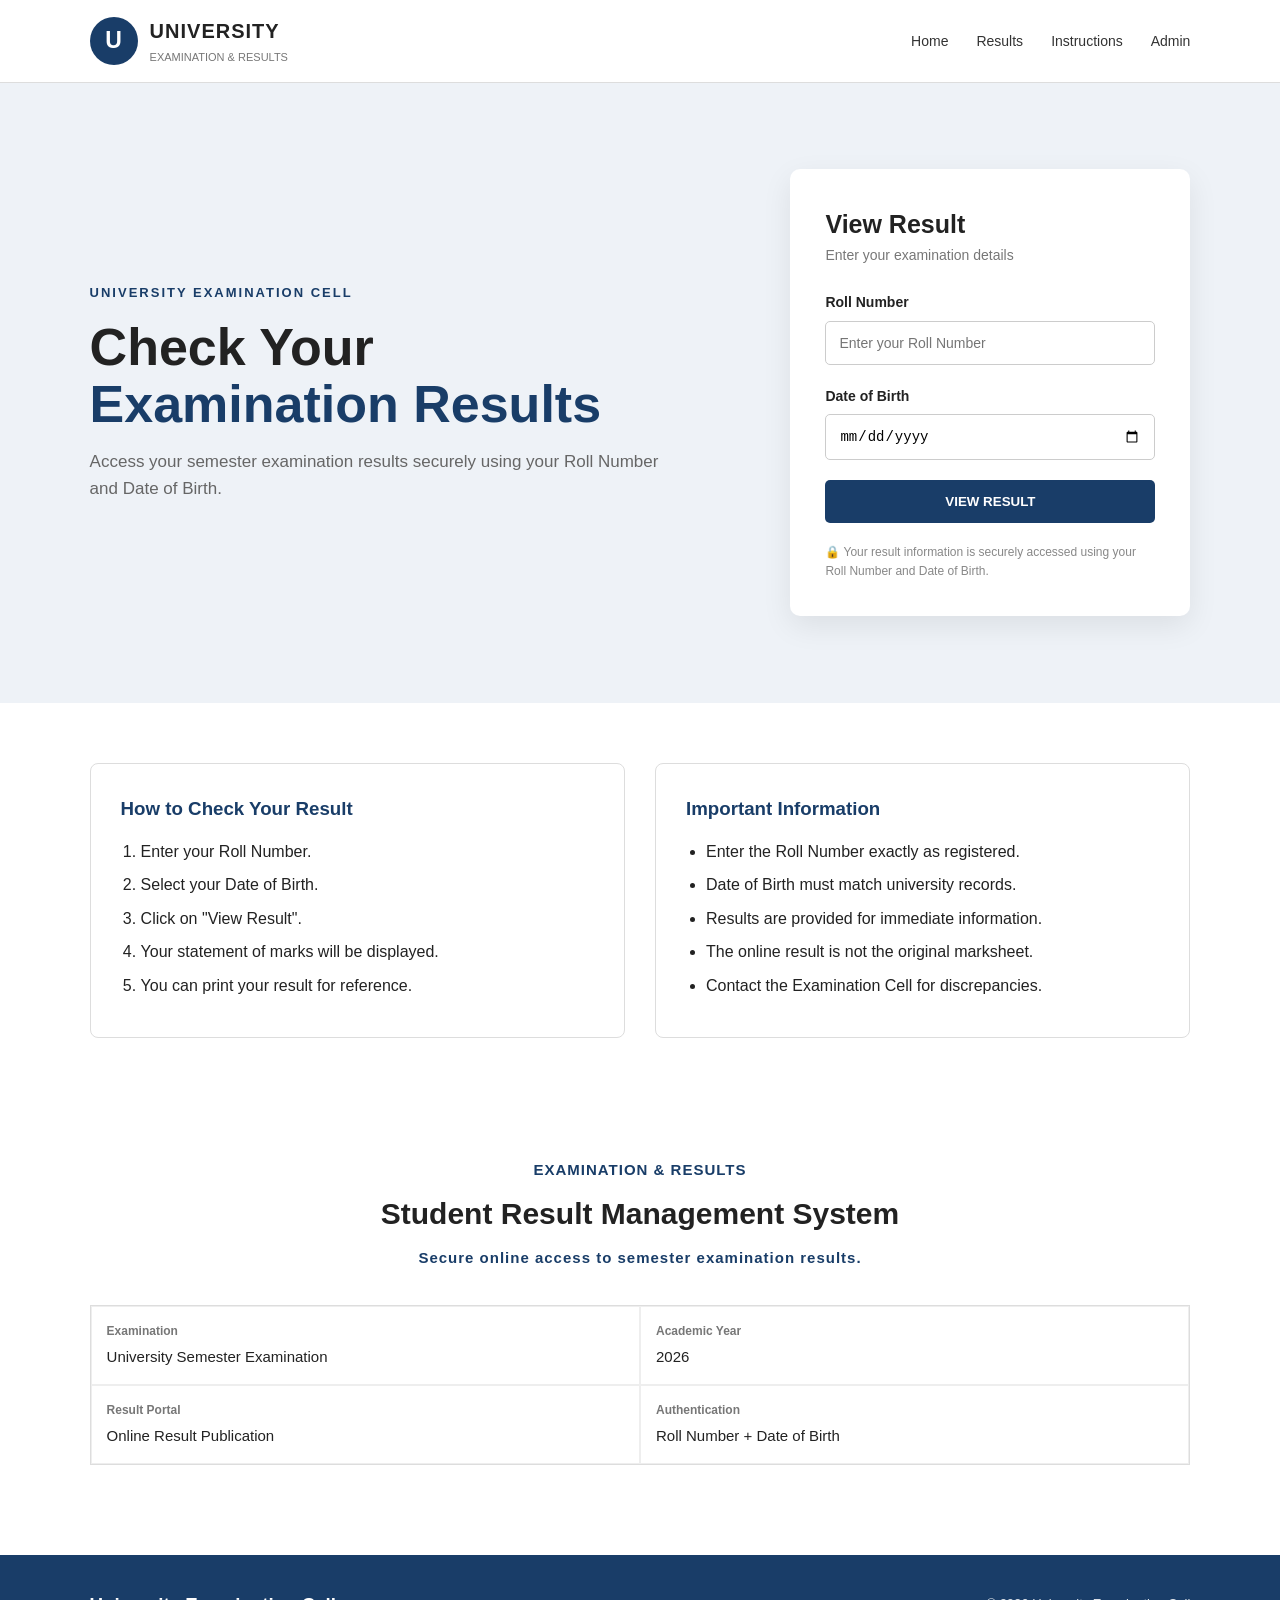
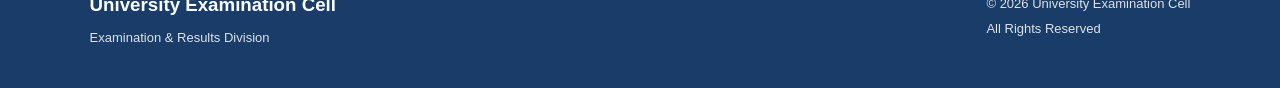
==== index.html @ 7f63dd0e "Add files via upload" ====
<!DOCTYPE html>
<html lang="en">

<head>
    <meta charset="UTF-8">

    <meta name="viewport"
          content="width=device-width, initial-scale=1.0">

    <title>University Examination & Results</title>

    <link rel="stylesheet" href="style.css">
</head>


<body>


    <!-- =====================================================
         HEADER
    ====================================================== -->

    <header class="header">

        <div class="logo-section">

            <div class="logo">
                U
            </div>

            <div>

                <h1>UNIVERSITY</h1>

                <p>
                    EXAMINATION & RESULTS
                </p>

            </div>

        </div>


        <nav class="navigation">

            <a href="#home">
                Home
            </a>

            <a href="#results">
                Results
            </a>

            <a href="#instructions">
                Instructions
            </a>

            <a href="admin.html">
                Admin
            </a>

        </nav>

    </header>



    <!-- =====================================================
         HOME / HERO
    ====================================================== -->

    <main>


        <section class="hero"
                 id="home">


            <!-- LEFT CONTENT -->

            <div class="hero-content">

                <p class="small-title">
                    UNIVERSITY EXAMINATION CELL
                </p>


                <h2>

                    Check Your
                    <span>
                        Examination Results
                    </span>

                </h2>


                <p class="description">

                    Access your semester examination
                    results securely using your
                    Roll Number and Date of Birth.

                </p>

            </div>



            <!-- RESULT SEARCH CARD -->

            <div class="result-card"
                 id="results">


                <div class="card-header">

                    <h3>
                        View Result
                    </h3>

                    <p>
                        Enter your examination details
                    </p>

                </div>


                <!-- ERROR MESSAGE -->

                <p id="errorMessage"
                   class="error-message">
                </p>



                <!-- ROLL NUMBER -->

                <div class="input-group">

                    <label for="rollNumber">

                        Roll Number

                    </label>


                    <input
                        type="text"
                        id="rollNumber"
                        placeholder="Enter your Roll Number"
                        autocomplete="off"
                    >

                </div>



                <!-- DATE OF BIRTH -->

                <div class="input-group">

                    <label for="dob">

                        Date of Birth

                    </label>


                    <input
                        type="date"
                        id="dob"
                    >

                </div>



                <!-- VIEW RESULT BUTTON -->

                <button
                    type="button"
                    class="result-button"
                    id="viewResultButton"
                >

                    VIEW RESULT

                </button>



                <p class="security-text">

                    🔒 Your result information is
                    securely accessed using your
                    Roll Number and Date of Birth.

                </p>


            </div>

        </section>



        <!-- =================================================
             INFORMATION
        ================================================== -->

        <section class="information"
                 id="instructions">


            <!-- HOW TO CHECK -->

            <div class="info-box">

                <h3>
                    How to Check Your Result
                </h3>


                <ol>

                    <li>
                        Enter your Roll Number.
                    </li>

                    <li>
                        Select your Date of Birth.
                    </li>

                    <li>
                        Click on "View Result".
                    </li>

                    <li>
                        Your statement of marks
                        will be displayed.
                    </li>

                    <li>
                        You can print your result
                        for reference.
                    </li>

                </ol>

            </div>



            <!-- IMPORTANT INFORMATION -->

            <div class="info-box">

                <h3>
                    Important Information
                </h3>


                <ul>

                    <li>
                        Enter the Roll Number
                        exactly as registered.
                    </li>

                    <li>
                        Date of Birth must match
                        university records.
                    </li>

                    <li>
                        Results are provided for
                        immediate information.
                    </li>

                    <li>
                        The online result is not
                        the original marksheet.
                    </li>

                    <li>
                        Contact the Examination Cell
                        for discrepancies.
                    </li>

                </ul>

            </div>


        </section>



        <!-- =================================================
             RESULT INFORMATION
        ================================================== -->

        <section class="result-section">


            <div class="result-heading">

                <p class="small-title">
                    EXAMINATION & RESULTS
                </p>


                <h2>
                    Student Result Management System
                </h2>


                <p>
                    Secure online access to semester
                    examination results.
                </p>

            </div>



            <div class="student-details">


                <div>

                    <strong>
                        Examination
                    </strong>

                    <span>
                        University Semester Examination
                    </span>

                </div>


                <div>

                    <strong>
                        Academic Year
                    </strong>

                    <span>
                        2026
                    </span>

                </div>


                <div>

                    <strong>
                        Result Portal
                    </strong>

                    <span>
                        Online Result Publication
                    </span>

                </div>


                <div>

                    <strong>
                        Authentication
                    </strong>

                    <span>
                        Roll Number + Date of Birth
                    </span>

                </div>


            </div>


        </section>


    </main>



    <!-- =====================================================
         FOOTER
    ====================================================== -->

    <footer>


        <div>

            <h3>
                University Examination Cell
            </h3>

            <p>
                Examination & Results Division
            </p>

        </div>


        <div>

            <p>
                © 2026 University Examination Cell
            </p>

            <p>
                All Rights Reserved
            </p>

        </div>


    </footer>



    <!-- =====================================================
         JAVASCRIPT
    ====================================================== -->

    <script src="script.js"></script>


    <!-- =====================================================
         PUBLIC RESULT SEARCH
    ====================================================== -->

    <script>

        const viewResultButton =
            document.getElementById(
                "viewResultButton"
            );


        if (viewResultButton) {

            viewResultButton.addEventListener(
                "click",
                function () {


                    const rollNumber =
                        document
                            .getElementById(
                                "rollNumber"
                            )
                            .value
                            .trim();


                    const dob =
                        document
                            .getElementById(
                                "dob"
                            )
                            .value;


                    const errorMessage =
                        document
                            .getElementById(
                                "errorMessage"
                            );


                    errorMessage.textContent = "";


                    if (
                        rollNumber === "" ||
                        dob === ""
                    ) {

                        errorMessage.textContent =
                            "Please enter Roll Number and Date of Birth.";

                        return;

                    }


                    /*
                       Get students saved by
                       the Admin Portal.
                    */

                    const students =
                        JSON.parse(
                            localStorage.getItem(
                                "students"
                            )
                        ) || [];


                    /*
                       Find matching student.
                    */

                    const student =
                        students.find(
                            function (student) {

                                return (

                                    String(
                                        student.rollNumber
                                    )
                                    .toLowerCase()
                                    ===
                                    rollNumber.toLowerCase()

                                    &&

                                    student.dob === dob

                                );

                            }
                        );


                    /*
                       Student not found.
                    */

                    if (!student) {

                        errorMessage.textContent =
                            "Invalid Roll Number or Date of Birth.";

                        return;

                    }


                    /*
                       Store selected student
                       for result.html
                    */

                    localStorage.setItem(

                        "selectedStudent",

                        JSON.stringify(student)

                    );


                    /*
                       Open result page.
                    */

                    window.location.href =
                        "result.html";

                }
            );

        }

    </script>


</body>

</html>
---- style.css ----
/* =====================================================
   GENERAL
===================================================== */

* {
    margin: 0;
    padding: 0;
    box-sizing: border-box;
}

html {
    scroll-behavior: smooth;
}

body {
    font-family: Arial, Helvetica, sans-serif;
    background: #f4f6f9;
    color: #222;
    line-height: 1.6;
}

.hidden {
    display: none !important;
}


/* =====================================================
   HEADER
===================================================== */

.header,
.result-header {
    min-height: 80px;
    background: white;
    padding: 15px 7%;

    display: flex;
    justify-content: space-between;
    align-items: center;

    border-bottom: 1px solid #ddd;
}

.logo-section {
    display: flex;
    align-items: center;
    gap: 12px;
}

.logo,
.logo-circle {
    width: 48px;
    height: 48px;

    background: #193d68;
    color: white;

    border-radius: 50%;

    display: flex;
    justify-content: center;
    align-items: center;

    font-size: 23px;
    font-weight: bold;
}

.logo-section h1,
.logo-section h2 {
    margin: 0;
    font-size: 20px;
    letter-spacing: 1px;
}

.logo-section p {
    margin: 2px 0 0;
    font-size: 11px;
    color: #777;
}


/* =====================================================
   NAVIGATION
===================================================== */

.navigation,
.result-header nav {
    display: flex;
    gap: 28px;
    align-items: center;
}

.navigation a,
.result-header nav a {
    text-decoration: none;
    color: #333;
    font-size: 14px;
    font-weight: 500;
}

.navigation a:hover,
.result-header nav a:hover {
    color: #193d68;
}


/* =====================================================
   HERO / HOME
===================================================== */

.hero {
    min-height: 620px;

    padding: 80px 7%;

    display: flex;
    justify-content: space-between;
    align-items: center;

    gap: 60px;

    background: #eef2f7;
}

.hero-content {
    max-width: 570px;
}

.small-title {
    color: #193d68;
    font-weight: bold;
    font-size: 13px;
    letter-spacing: 2px;
}

.hero-content h2 {
    font-size: 52px;
    line-height: 1.1;
    margin: 15px 0;
}

.hero-content h2 span {
    color: #193d68;
}

.description {
    color: #666;
    font-size: 17px;
}


/* =====================================================
   RESULT SEARCH CARD
===================================================== */

.result-card {
    background: white;
    width: 400px;
    max-width: 100%;

    padding: 35px;

    border-radius: 10px;

    box-shadow: 0 10px 30px rgba(0, 0, 0, 0.08);
}

.card-header {
    margin-bottom: 25px;
}

.card-header h3 {
    font-size: 25px;
}

.card-header p {
    color: #777;
    font-size: 14px;
}


/* =====================================================
   INPUTS
===================================================== */

.input-group {
    margin-bottom: 20px;
}

.input-group label {
    display: block;
    margin-bottom: 7px;

    font-size: 14px;
    font-weight: bold;
}

.input-group input,
.input-group select,
.admin-form-grid input,
.admin-form-grid select {
    width: 100%;

    padding: 13px;

    border: 1px solid #ccc;
    border-radius: 5px;

    font-size: 14px;

    background: white;
}

.input-group input:focus,
.input-group select:focus,
.admin-form-grid input:focus,
.admin-form-grid select:focus {
    outline: none;
    border-color: #193d68;
}


/* =====================================================
   BUTTONS
===================================================== */

.result-button,
.save-button,
.logout-button,
.result-actions button,
.result-buttons button,
.add-subject-button {
    border: none;
    border-radius: 5px;

    background: #193d68;
    color: white;

    font-weight: bold;
    cursor: pointer;
}

.result-button {
    width: 100%;
    padding: 14px;
}

.result-button:hover,
.save-button:hover,
.logout-button:hover,
.result-actions button:hover,
.result-buttons button:hover,
.add-subject-button:hover {
    background: #102e52;
}

.security-text {
    margin-top: 20px;
    font-size: 12px;
    color: #888;
}

.error-message {
    color: #c62828;
    font-size: 13px;
    margin-bottom: 10px;
}


/* =====================================================
   INFORMATION
===================================================== */

.information {
    padding: 60px 7%;

    display: grid;
    grid-template-columns: 1fr 1fr;

    gap: 30px;

    background: white;
}

.info-box {
    padding: 30px;

    border: 1px solid #ddd;
    border-radius: 8px;

    background: white;
}

.info-box h3 {
    margin-bottom: 15px;
    color: #193d68;
}

.info-box li {
    margin-bottom: 8px;
    margin-left: 20px;
}


/* =====================================================
   HOME RESULT SECTION
===================================================== */

.result-section {
    padding: 60px 7%;
    background: white;
}

.result-section .result-heading {
    text-align: center;
    margin-bottom: 35px;
}

.result-section .result-heading h2 {
    margin: 8px 0;
    font-size: 30px;
}

.student-details {
    display: grid;
    grid-template-columns: repeat(2, 1fr);

    border: 1px solid #ddd;

    margin-bottom: 30px;
}

.student-details div {
    padding: 15px;
    border: 1px solid #eee;
}

.student-details strong,
.student-details span {
    display: block;
}

.student-details strong {
    font-size: 12px;
    color: #777;
}

.student-details span {
    font-size: 15px;
    margin-top: 4px;
}


/* =====================================================
   GENERAL TABLE
===================================================== */

.table-container {
    overflow-x: auto;
}

table {
    width: 100%;
    border-collapse: collapse;
}

th,
td {
    padding: 14px;
    border: 1px solid #ddd;
    text-align: left;
}

th {
    background: #193d68;
    color: white;
}


/* =====================================================
   ADMIN LOGIN
===================================================== */

.admin-login-section {
    min-height: 650px;

    padding: 80px 7%;

    display: flex;
    justify-content: center;
    align-items: center;

    background: #eef2f7;
}

.admin-login-card {
    width: 430px;
    max-width: 100%;

    background: white;

    padding: 40px;

    border-radius: 10px;

    box-shadow: 0 10px 30px rgba(0, 0, 0, 0.08);
}

.admin-login-card h2 {
    margin: 10px 0;
}

.admin-login-card > p {
    color: #777;
    margin-bottom: 25px;
}


/* =====================================================
   ADMIN DASHBOARD
===================================================== */

.admin-dashboard {
    padding: 60px 7%;
    background: #f4f6f9;
    min-height: 700px;
}

.dashboard-header {
    display: flex;
    justify-content: space-between;
    align-items: center;

    margin-bottom: 30px;
}

.dashboard-header h2 {
    margin-top: 5px;
}

.logout-button {
    padding: 12px 20px;
}


/* =====================================================
   STATISTICS
===================================================== */

.statistics {
    display: grid;

    grid-template-columns: repeat(4, 1fr);

    gap: 20px;

    margin-bottom: 30px;
}

.stat-card {
    background: white;

    padding: 25px;

    border: 1px solid #ddd;
    border-radius: 8px;
}

.stat-card span {
    display: block;

    color: #777;

    font-size: 13px;
}

.stat-card strong {
    display: block;

    margin-top: 8px;

    font-size: 30px;

    color: #193d68;
}


/* =====================================================
   ADMIN PANEL
===================================================== */

.admin-panel {
    background: white;

    padding: 30px;

    margin-bottom: 30px;

    border: 1px solid #ddd;

    border-radius: 8px;
}

.panel-title {
    display: flex;

    justify-content: space-between;
    align-items: center;

    gap: 20px;

    margin-bottom: 25px;
}

.panel-title h2 {
    margin-top: 5px;
}

.panel-title button {
    padding: 8px 15px;

    border: 1px solid #ccc;

    background: white;

    cursor: pointer;
}

.panel-title input {
    padding: 10px;

    width: 280px;

    border: 1px solid #ccc;

    border-radius: 5px;
}


/* =====================================================
   ADMIN FORM
===================================================== */

.admin-form-grid {
    display: grid;

    grid-template-columns: repeat(2, 1fr);

    gap: 20px;
}

.subject-title {
    margin: 30px 0 15px;

    color: #193d68;
}


/* =====================================================
   SUBJECT ROW
===================================================== */

.subject-row {
    display: grid;

    grid-template-columns:
        1fr
        2fr
        1fr
        1fr
        1fr;

    gap: 10px;

    margin-bottom: 12px;
}

.subject-row input {
    width: 100%;

    padding: 12px;

    border: 1px solid #ccc;

    border-radius: 5px;

    font-size: 13px;
}

.subject-row input:focus {
    outline: none;
    border-color: #193d68;
}

.add-subject-button {
    padding: 11px 18px;

    margin-top: 5px;
}

.save-button {
    padding: 13px 30px;

    margin-top: 20px;
}


/* =====================================================
   ADMIN ACTION BUTTONS
===================================================== */

.edit-button,
.delete-button {
    padding: 7px 12px;

    border: none;

    border-radius: 4px;

    color: white;

    cursor: pointer;
}

.edit-button {
    background: #555;
}

.delete-button {
    background: #c62828;
}

.edit-button:hover {
    background: #333;
}

.delete-button:hover {
    background: #a51f1f;
}


/* =====================================================
   ADMIN NOTE
===================================================== */

.admin-note {
    margin-top: 20px;

    padding: 12px;

    background: #f4f6f9;

    color: #777;

    font-size: 12px;

    text-align: center;

    border-radius: 5px;
}


/* =====================================================
   RESULT PAGE HEADER
===================================================== */

.result-header {
    height: 90px;
}

.result-header nav {
    display: flex;
}


/* =====================================================
   RESULT PAGE
===================================================== */

.result-page {
    background: #f4f7fa;

    padding: 50px 7%;

    min-height: 700px;
}

.result-heading {
    text-align: center;

    margin-bottom: 40px;
}

.result-heading p {
    margin: 0;

    letter-spacing: 1px;

    font-size: 15px;

    color: #193d68;

    font-weight: bold;
}

.result-heading h1 {
    margin: 12px 0;

    font-size: 36px;

    color: #17202a;
}

.result-heading h3 {
    margin: 0;

    font-weight: normal;

    font-size: 18px;

    color: #555;
}


/* =====================================================
   STUDENT INFORMATION
===================================================== */

.student-information {
    background: white;

    display: grid;

    grid-template-columns: 1fr 1fr;

    border: 1px solid #ddd;

    margin-bottom: 32px;

    border-radius: 5px;

    overflow: hidden;
}

.student-detail {
    padding: 20px;

    border-bottom: 1px solid #ddd;
}

.student-detail:nth-child(odd) {
    border-right: 1px solid #ddd;
}

.student-detail span {
    display: block;

    font-size: 13px;

    font-weight: bold;

    color: #68727d;

    margin-bottom: 8px;
}

.student-detail strong {
    font-size: 17px;

    color: #222;
}


/* =====================================================
   MARKS TABLE
===================================================== */

.marks-section {
    overflow-x: auto;
}

.marks-table {
    width: 100%;

    min-width: 850px;

    border-collapse: collapse;

    background: white;

    font-size: 14px;
}

.marks-table th {
    background: #193d68;

    color: white;

    padding: 16px 10px;

    text-align: center;

    font-size: 13px;
}

.marks-table td {
    padding: 14px 10px;

    border: 1px solid #ddd;

    background: white;

    text-align: center;
}

.marks-table td:nth-child(3) {
    text-align: left;
}

.marks-table tbody tr:hover td {
    background: #f8fafc;
}


/* =====================================================
   RESULT SUMMARY
===================================================== */

.result-summary {
    margin-top: 32px;

    background: white;

    display: grid;

    grid-template-columns: repeat(4, 1fr);

    border: 1px solid #ddd;

    border-radius: 5px;

    overflow: hidden;
}

.result-summary div {
    text-align: center;

    padding: 25px 15px;

    border-right: 1px solid #ddd;
}

.result-summary div:last-child {
    border-right: none;
}

.result-summary span {
    display: block;

    font-weight: bold;

    color: #68727d;

    margin-bottom: 10px;
}

.result-summary strong {
    font-size: 22px;

    color: #17202a;
}


/* =====================================================
   RESULT BUTTONS
===================================================== */

.result-buttons {
    text-align: center;

    margin: 35px 0;
}

.result-buttons button {
    padding: 14px 28px;

    margin: 0 6px;

    font-size: 14px;

    border-radius: 4px;
}


/* =====================================================
   DISCLAIMER
===================================================== */

.disclaimer {
    background: white;

    border: 1px solid #eee;

    padding: 18px;

    color: #68727d;

    font-size: 14px;

    border-radius: 4px;
}


/* =====================================================
   FOOTER
===================================================== */

footer {
    padding: 35px 7%;

    background: #193d68;

    color: white;

    display: flex;

    justify-content: space-between;
}

footer h3 {
    margin-bottom: 8px;
}

footer p {
    font-size: 13px;

    opacity: 0.85;

    margin: 4px 0;
}


/* =====================================================
   PRINT RESULT
===================================================== */

@media print {

    @page {
        size: A4;
        margin: 12mm;
    }

    html,
    body {
        background: white !important;
        width: 100%;
        margin: 0;
        padding: 0;
    }

    /* Hide navigation and buttons */

    .result-header nav,
    .result-buttons,
    footer,
    .disclaimer {
        display: none !important;
    }

    /* Keep result header */

    .result-header {
        display: flex !important;

        height: auto;

        padding: 10px 0;

        background: white !important;

        border-bottom: 1px solid #999;
    }

    .logo-circle {
        print-color-adjust: exact;
        -webkit-print-color-adjust: exact;
    }

    /* Result page */

    .result-page {
        display: block !important;

        background: white !important;

        padding: 20px 0 !important;

        min-height: 0 !important;
    }

    .result-heading {
        margin-bottom: 20px;
    }

    .result-heading h1 {
        font-size: 28px;
    }

    .result-heading h3 {
        font-size: 15px;
    }

    /* Student information */

    .student-information {
        display: grid !important;

        grid-template-columns: 1fr 1fr !important;

        background: white !important;

        margin-bottom: 20px;

        page-break-inside: avoid;
    }

    .student-detail {
        padding: 12px;
    }

    .student-detail span {
        font-size: 11px;
    }

    .student-detail strong {
        font-size: 14px;
    }

    /* Marks */

    .marks-section {
        overflow: visible !important;
    }

    .marks-table {
        width: 100% !important;

        min-width: 0 !important;

        font-size: 10px;

        page-break-inside: avoid;
    }

    .marks-table th {
        padding: 8px 5px;

        background: #193d68 !important;

        color: white !important;

        -webkit-print-color-adjust: exact;

        print-color-adjust: exact;
    }

    .marks-table td {
        padding: 8px 5px;
    }

    /* Summary */

    .result-summary {
        display: grid !important;

        grid-template-columns: repeat(4, 1fr) !important;

        margin-top: 20px;

        page-break-inside: avoid;
    }

    .result-summary div {
        padding: 12px 5px;
    }

    .result-summary span {
        font-size: 10px;
    }

    .result-summary strong {
        font-size: 15px;
    }

}


/* =====================================================
   MOBILE
===================================================== */

@media (max-width: 800px) {

    .header,
    .result-header {
        flex-direction: column;

        gap: 15px;

        padding: 15px 5%;
    }

    .navigation,
    .result-header nav {
        gap: 12px;

        flex-wrap: wrap;

        justify-content: center;
    }

    .hero {
        flex-direction: column;

        padding: 50px 5%;
    }

    .hero-content h2 {
        font-size: 38px;
    }

    .result-card {
        width: 100%;
    }

    .information {
        grid-template-columns: 1fr;
    }

    .admin-form-grid {
        grid-template-columns: 1fr;
    }

    .subject-row {
        grid-template-columns: 1fr;
    }

    .statistics {
        grid-template-columns: 1fr 1fr;
    }

    .panel-title {
        flex-direction: column;

        align-items: stretch;
    }

    .panel-title input {
        width: 100%;
    }

    .student-information {
        grid-template-columns: 1fr;
    }

    .student-detail:nth-child(odd) {
        border-right: none;
    }

    .result-summary {
        grid-template-columns: 1fr 1fr;
    }

    .result-summary div:nth-child(2) {
        border-right: none;
    }

    footer {
        flex-direction: column;

        gap: 20px;
    }

}


/* =====================================================
   SMALL MOBILE
===================================================== */

@media (max-width: 500px) {

    .statistics {
        grid-template-columns: 1fr;
    }

    .result-summary {
        grid-template-columns: 1fr;
    }

    .result-summary div {
        border-right: none;
        border-bottom: 1px solid #ddd;
    }

    .result-summary div:last-child {
        border-bottom: none;
    }

}
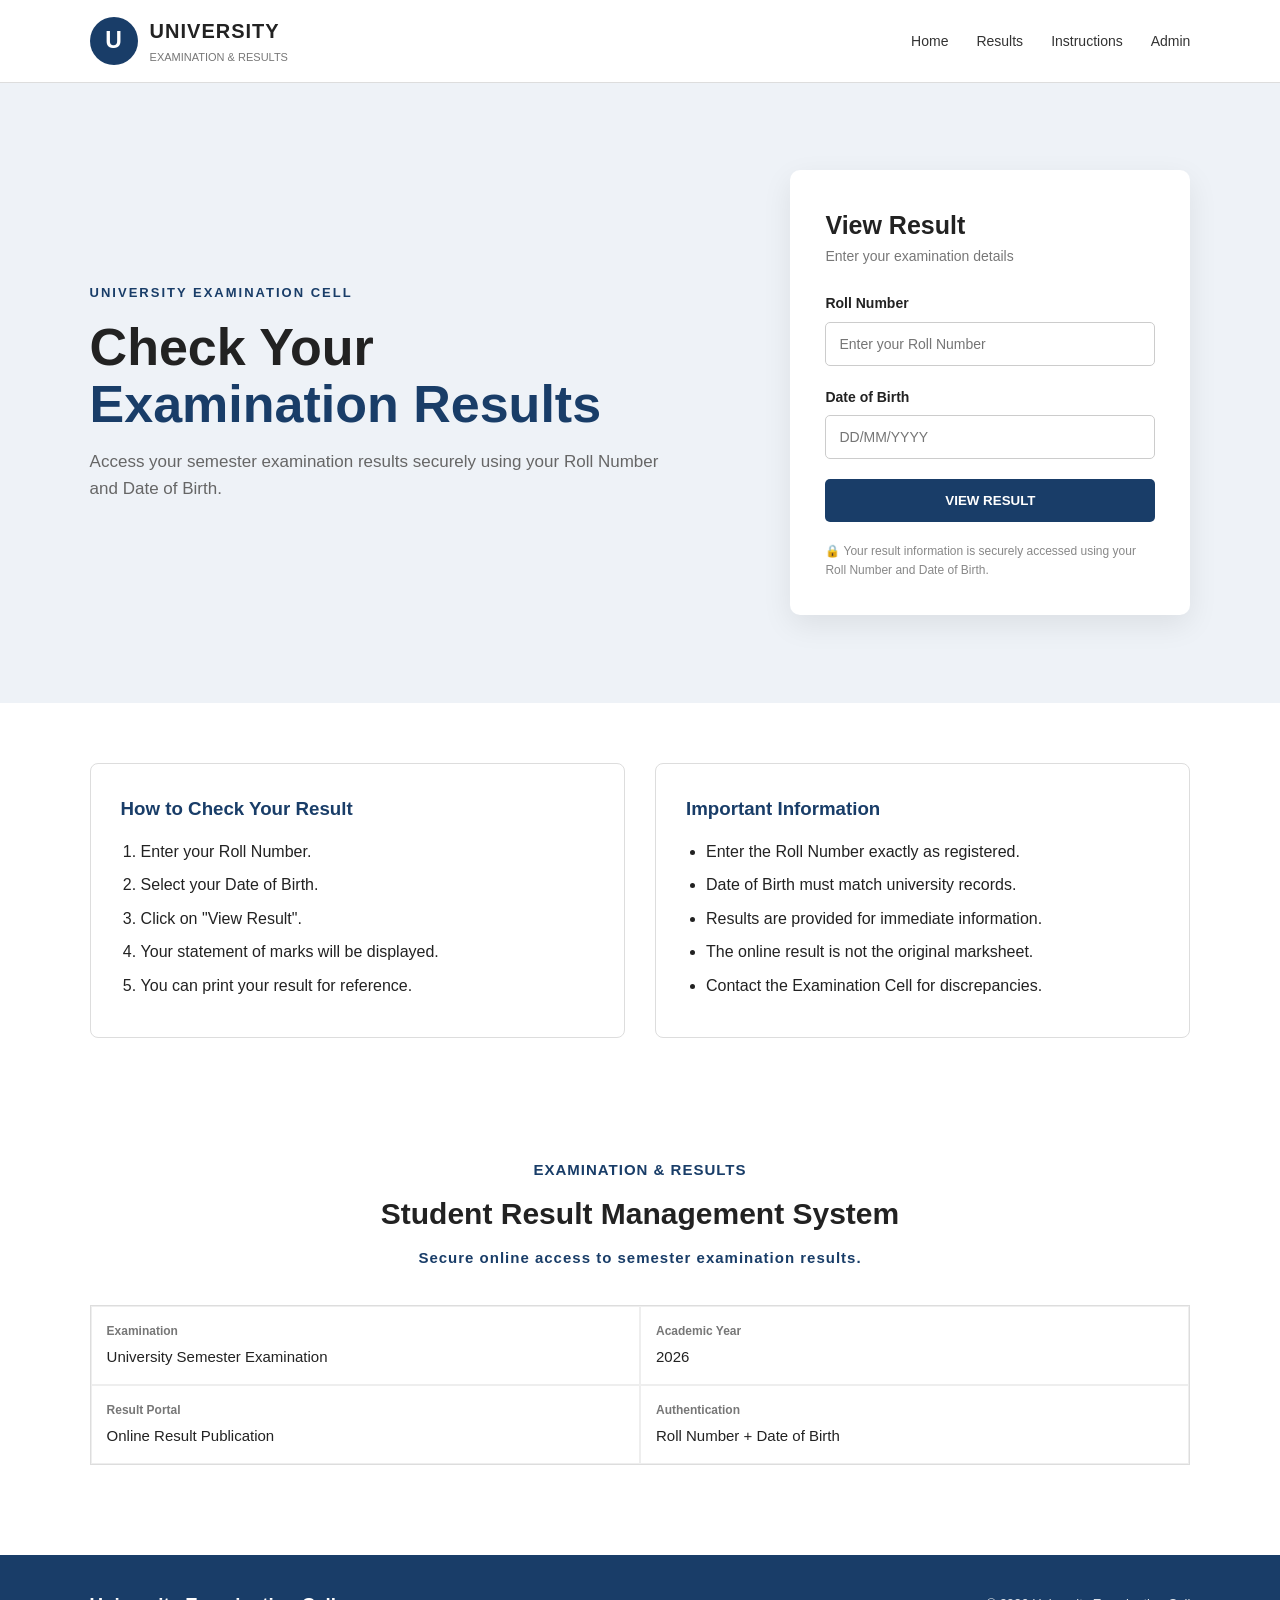
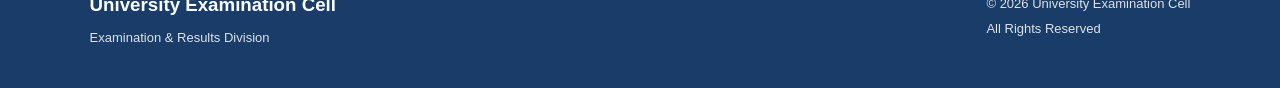
==== commit 51d9f784: "Add files via upload" ====
--- a/index.html
+++ b/index.html
@@ -168,9 +168,13 @@
 
 
                     <input
-                        type="date"
-                        id="dob"
-                    >
+    type="text"
+    id="dob"
+    placeholder="DD/MM/YYYY"
+    maxlength="10"
+    inputmode="numeric"
+    pattern="\d{2}/\d{2}/\d{4}"
+>
 
                 </div>
 
@@ -507,31 +511,40 @@
 
 
                     /*
-                       Find matching student.
-                    */
-
-                    const student =
-                        students.find(
-                            function (student) {
-
-                                return (
-
-                                    String(
-                                        student.rollNumber
-                                    )
-                                    .toLowerCase()
-                                    ===
-                                    rollNumber.toLowerCase()
-
-                                    &&
-
-                                    student.dob === dob
-
-                                );
-
-                            }
-                        );
-
+   Find matching student.
+*/
+
+const enteredDob = dob
+    .replace(/\//g, "-")
+    .trim();
+
+const normalizedDob =
+    enteredDob.split("-").length === 3 &&
+    enteredDob.split("-")[0].length === 2
+        ? enteredDob.split("-").reverse().join("-")
+        : enteredDob;
+
+const student =
+    students.find(
+        function (student) {
+
+            return (
+                String(student.rollNumber)
+                    .toLowerCase()
+                    .trim()
+                ===
+                rollNumber.toLowerCase().trim()
+
+                &&
+
+                String(student.dob)
+                    .trim()
+                ===
+                normalizedDob
+            );
+
+        }
+    );
 
                     /*
                        Student not found.
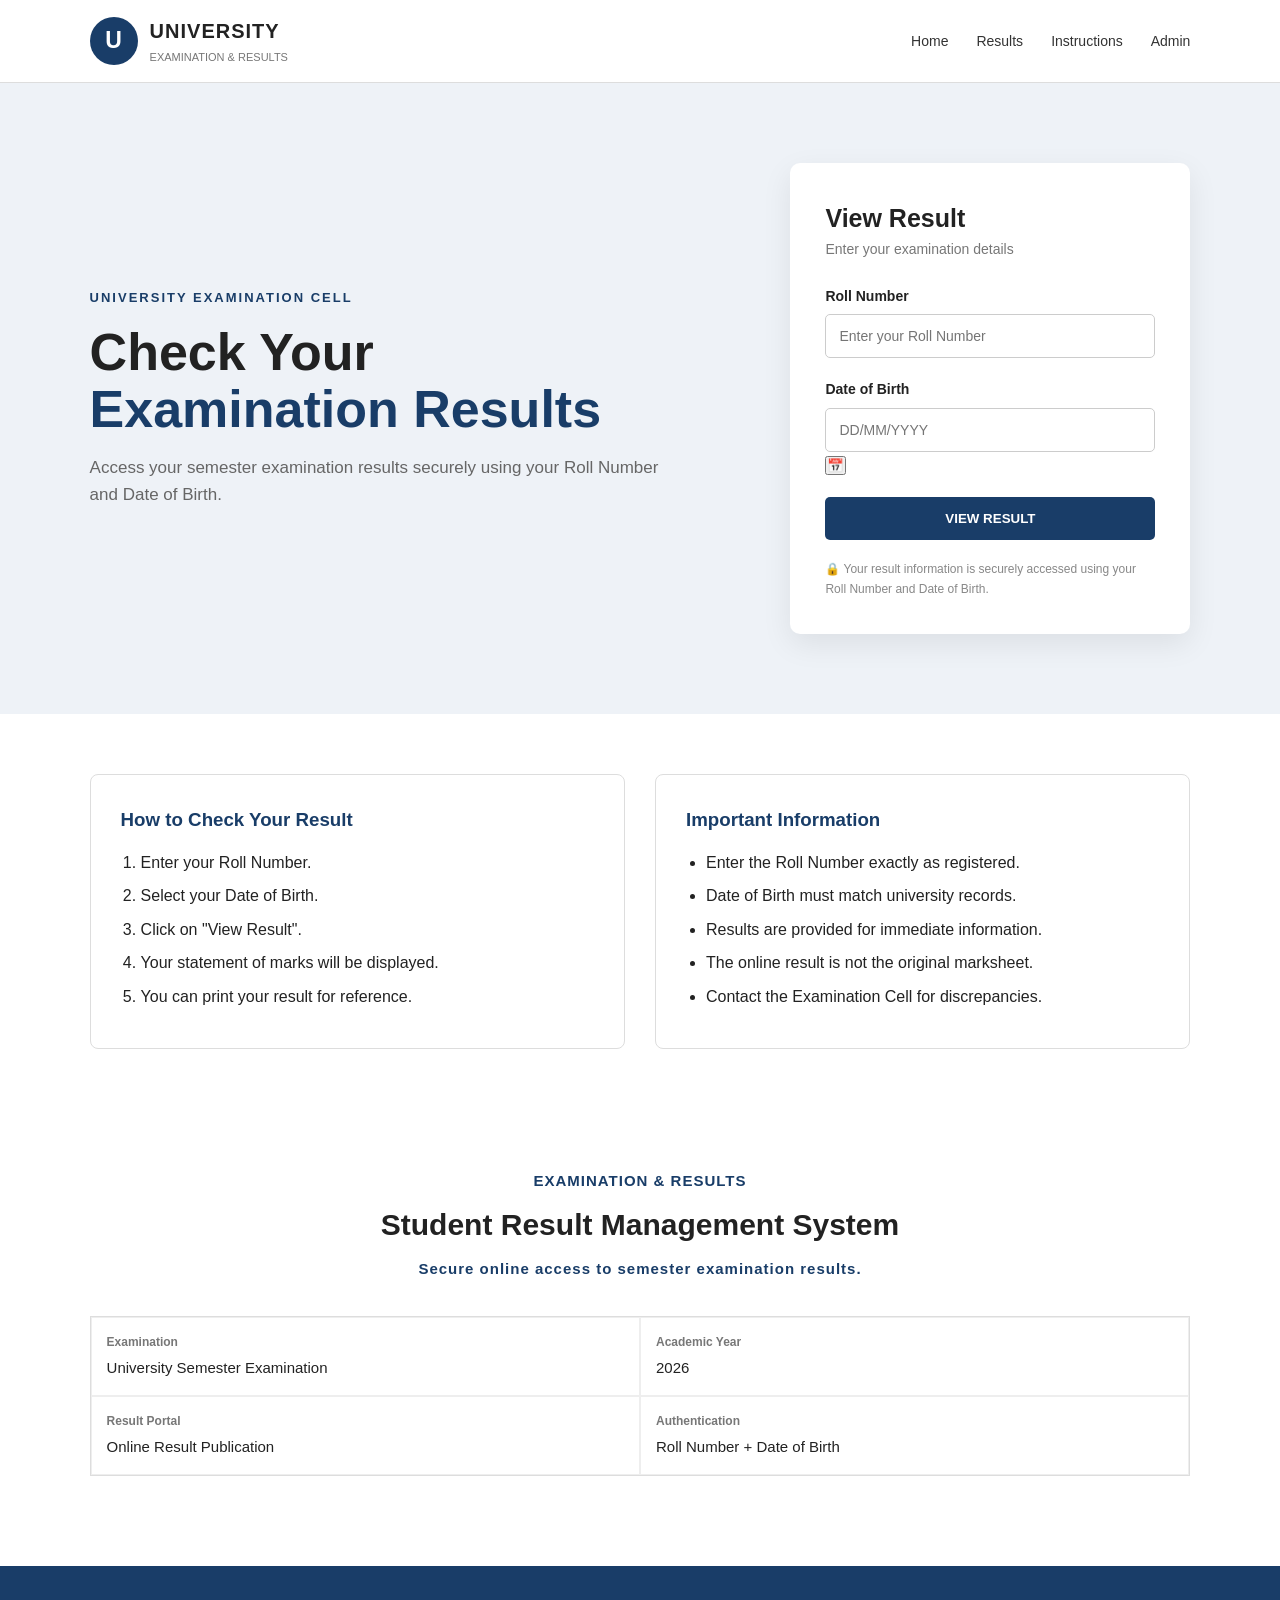
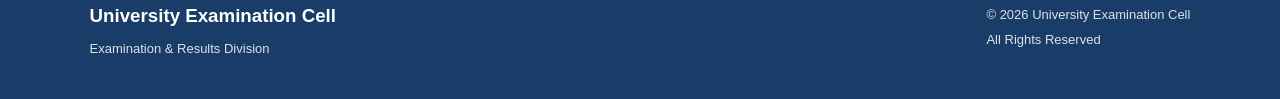
==== commit 6295da4b: "Add files via upload" ====
--- a/index.html
+++ b/index.html
@@ -156,28 +156,38 @@
 
 
 
-                <!-- DATE OF BIRTH -->
-
-                <div class="input-group">
-
-                    <label for="dob">
-
-                        Date of Birth
-
-                    </label>
-
-
-                    <input
-    type="text"
-    id="dob"
-    placeholder="DD/MM/YYYY"
-    maxlength="10"
-    inputmode="numeric"
-    pattern="\d{2}/\d{2}/\d{4}"
->
-
-                </div>
-
+               <!-- DATE OF BIRTH -->
+
+<div class="input-group">
+
+    <label for="dob">
+        Date of Birth
+    </label>
+
+    <input
+        type="text"
+        id="dob"
+        placeholder="DD/MM/YYYY"
+        maxlength="10"
+        inputmode="numeric"
+        autocomplete="off"
+    >
+
+    <button
+        type="button"
+        onclick="openDatePicker()"
+    >
+        📅
+    </button>
+
+    <input
+        type="date"
+        id="hiddenDatePicker"
+        style="display:none;"
+        onchange="setSelectedDate(this.value)"
+    >
+
+</div>
 
 
                 <!-- VIEW RESULT BUTTON -->
@@ -586,6 +596,36 @@
 
         }
 
+       function openDatePicker() {
+
+    const picker =
+        document.getElementById("hiddenDatePicker");
+
+    if (picker.showPicker) {
+        picker.showPicker();
+    } else {
+        picker.click();
+    }
+}
+
+
+function setSelectedDate(value) {
+
+    if (!value) {
+        return;
+    }
+
+    const parts =
+        value.split("-");
+
+    document.getElementById("dob").value =
+        parts[2] +
+        "/" +
+        parts[1] +
+        "/" +
+        parts[0];
+} 
+
     </script>
 
 
--- a/style.css
+++ b/style.css
@@ -1208,4 +1208,31 @@
         border-bottom: none;
     }
 
+}
+
+input[type="date"] {
+    position: relative;
+    padding-right: 40px;
+}
+
+input[type="date"]::-webkit-calendar-picker-indicator {
+    cursor: pointer;
+    opacity: 1;
+    position: absolute;
+    right: 10px;
+}
+
+/* Keep calendar icon clearly inside DOB field */
+input[type="date"] {
+    position: relative;
+    padding-right: 45px;
+}
+
+input[type="date"]::-webkit-calendar-picker-indicator {
+    opacity: 1;
+    cursor: pointer;
+    position: absolute;
+    right: 12px;
+    width: 20px;
+    height: 20px;
 }
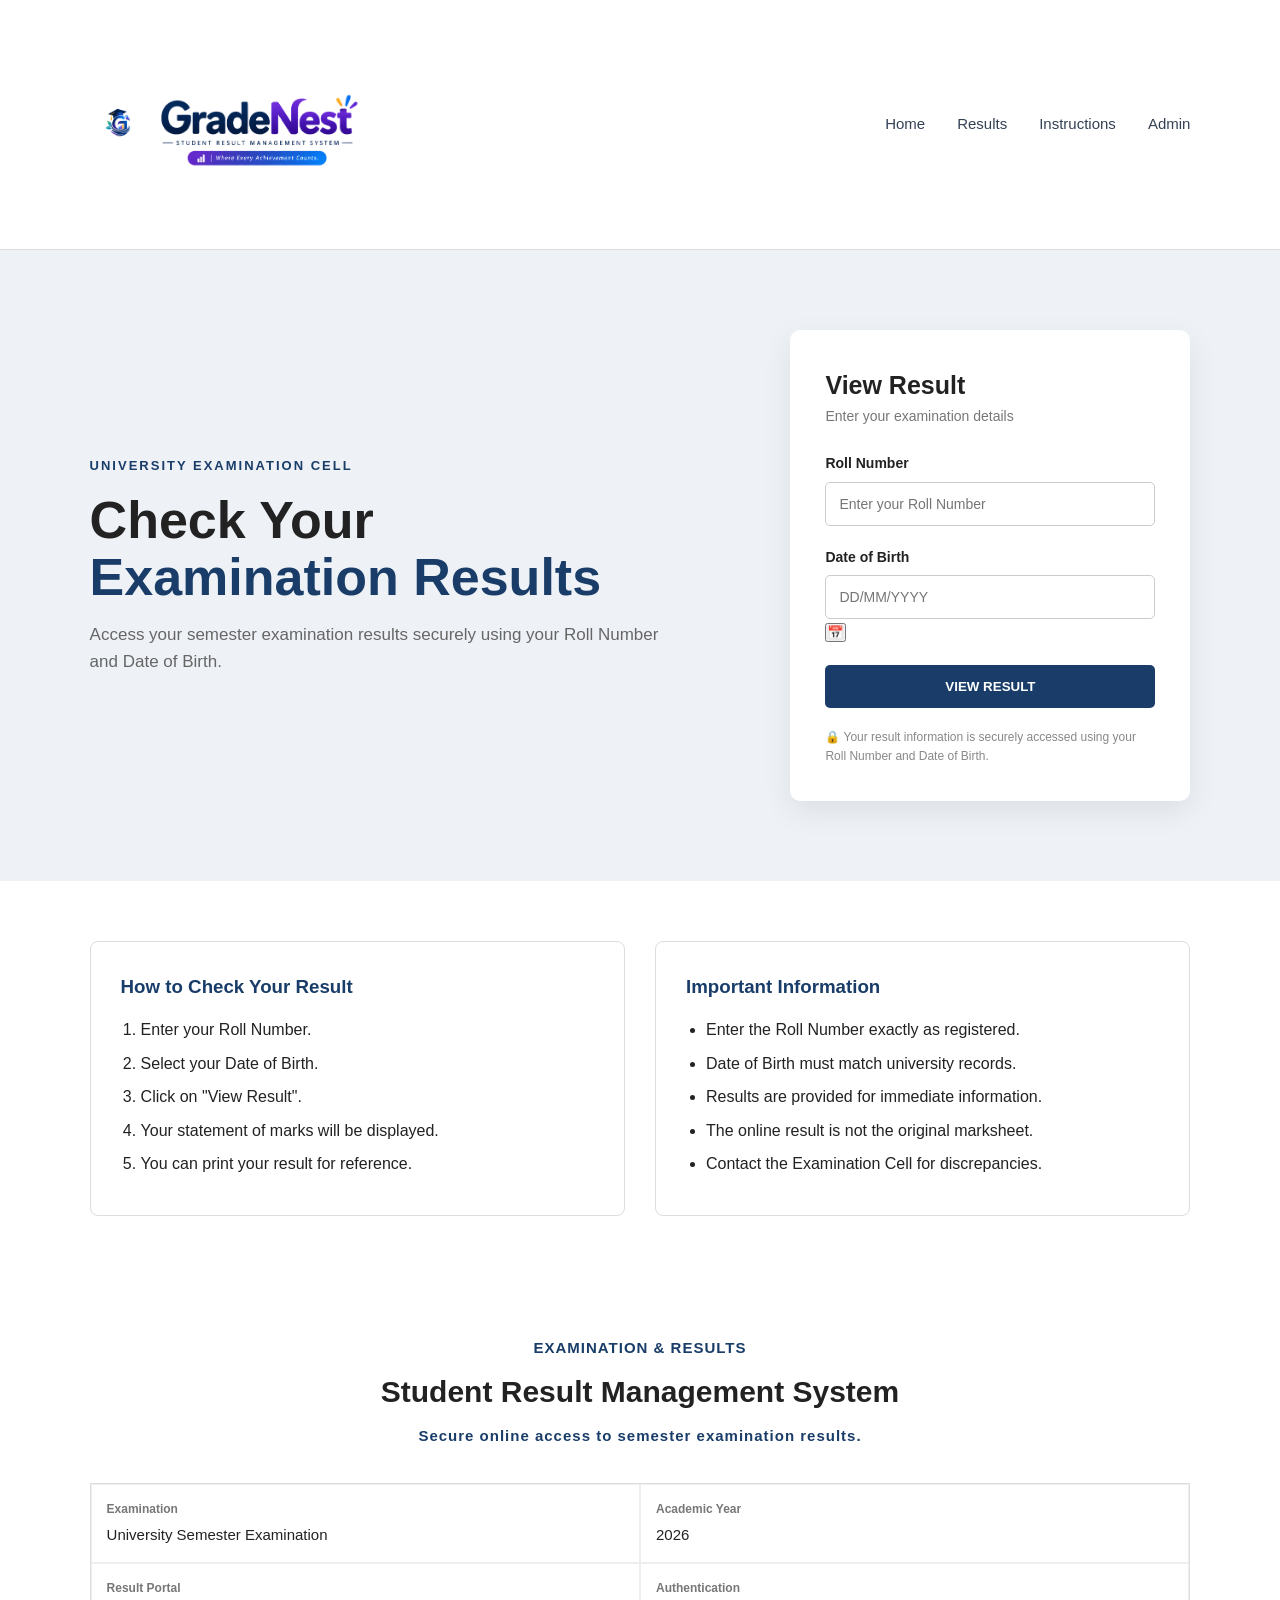
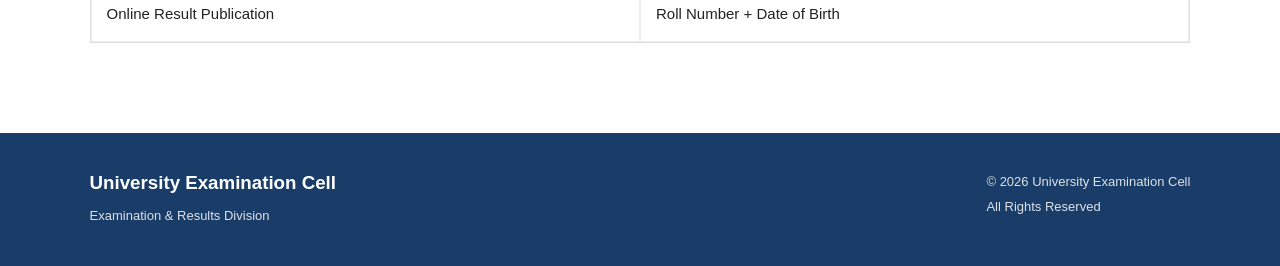
==== commit 09646c77: "Add files via upload" ====
--- a/index.html
+++ b/index.html
@@ -7,7 +7,7 @@
     <meta name="viewport"
           content="width=device-width, initial-scale=1.0">
 
-    <title>University Examination & Results</title>
+    <title>GradeNest | Student Result Management System</title>
 
     <link rel="stylesheet" href="style.css">
 </head>
@@ -15,53 +15,48 @@
 
 <body>
 
-
-    <!-- =====================================================
-         HEADER
-    ====================================================== -->
-
-    <header class="header">
-
-        <div class="logo-section">
-
-            <div class="logo">
-                U
-            </div>
-
-            <div>
-
-                <h1>UNIVERSITY</h1>
-
-                <p>
-                    EXAMINATION & RESULTS
-                </p>
-
-            </div>
-
-        </div>
-
-
-        <nav class="navigation">
-
-            <a href="#home">
-                Home
-            </a>
-
-            <a href="#results">
-                Results
-            </a>
-
-            <a href="#instructions">
-                Instructions
-            </a>
-
-            <a href="admin.html">
-                Admin
-            </a>
-
-        </nav>
-
-    </header>
+<!-- =====================================================
+     HEADER
+====================================================== -->
+
+<header class="header">
+
+    <div class="logo-section">
+
+        <!-- GradeNest Icon -->
+        <img src="images/gradenest-icon.png"
+             alt="GradeNest Icon"
+             class="gradenest-icon">
+
+        <!-- GradeNest Wordmark -->
+        <img src="images/gradenest-wordmark.png"
+             alt="GradeNest - Student Result Management System"
+             class="gradenest-wordmark">
+
+    </div>
+
+    <nav class="navigation">
+
+        <a href="#home">
+            Home
+        </a>
+
+        <a href="#results">
+            Results
+        </a>
+
+        <a href="#instructions">
+            Instructions
+        </a>
+
+        <a href="admin.html">
+            Admin
+        </a>
+
+    </nav>
+
+</header>
+
 
 
 
@@ -517,7 +512,10 @@
                             localStorage.getItem(
                                 "students"
                             )
-                        ) || [];
+                        ) || [{
+            rollNumber: "MCA001",
+            dob: "2004-11-03"
+        }];
 
 
                     /*
@@ -626,6 +624,24 @@
         parts[0];
 } 
 
+const dobInput = document.getElementById("dob");
+
+if (dobInput) {
+    dobInput.addEventListener("input", function () {
+        let value = this.value.replace(/\D/g, "");
+
+        if (value.length > 2) {
+            value = value.slice(0, 2) + "/" + value.slice(2);
+        }
+
+        if (value.length > 5) {
+            value = value.slice(0, 5) + "/" + value.slice(5, 9);
+        }
+
+        this.value = value;
+    });
+}
+
     </script>
 
 
--- a/style.css
+++ b/style.css
@@ -1235,4 +1235,485 @@
     right: 12px;
     width: 20px;
     height: 20px;
+}
+
+/* =====================================================
+   GRADENEST BRANDING
+===================================================== */
+
+.logo-section {
+    display: flex;
+    align-items: center;
+    gap: 12px;
+}
+
+/* First image - GradeNest icon */
+
+.gradenest-icon {
+    width: 55px;
+    height: 55px;
+    object-fit: contain;
+}
+
+/* Second image - GradeNest wordmark */
+
+.gradenest-wordmark {
+    width: 210px;
+    height: auto;
+    object-fit: contain;
+}
+
+
+/* =====================================================
+   NAVIGATION
+===================================================== */
+
+.navigation {
+    display: flex;
+    align-items: center;
+    gap: 32px;
+}
+
+.navigation a {
+    text-decoration: none;
+    color: #334155;
+    font-size: 15px;
+    font-weight: 500;
+    transition: 0.3s;
+}
+
+.navigation a:hover {
+    color: #6d28d9;
+}
+/* =====================================================
+   GRADENEST MOBILE RESULT PAGE
+===================================================== */
+
+@media (max-width: 600px) {
+
+    /* ================================
+       RESULT HEADER
+    ================================= */
+
+    .result-header {
+        width: 100%;
+        min-height: auto;
+        height: auto;
+
+        padding: 12px 14px;
+
+        display: flex;
+        flex-direction: column;
+
+        background: #ffffff;
+
+        border-bottom: 1px solid #e2e8f0;
+
+        gap: 10px;
+    }
+
+
+    /* GradeNest logo area */
+
+    .result-header .logo-section {
+        width: 100%;
+
+        display: flex;
+        align-items: center;
+        justify-content: center;
+
+        gap: 8px;
+    }
+
+
+    /* GradeNest icon */
+
+    .result-header .gradenest-icon {
+        width: 58px;
+        height: 58px;
+
+        object-fit: contain;
+
+        flex-shrink: 0;
+    }
+
+
+    /* GradeNest wordmark */
+
+    .result-header .gradenest-wordmark {
+        width: 175px;
+        height: auto;
+
+        object-fit: contain;
+
+        flex-shrink: 0;
+    }
+
+
+    /* ================================
+       NAVIGATION
+    ================================= */
+
+    .result-header nav {
+        width: 100%;
+
+        display: flex;
+
+        justify-content: center;
+        align-items: center;
+
+        gap: 18px;
+
+        flex-wrap: wrap;
+    }
+
+    .result-header nav a {
+        font-size: 13px;
+
+        color: #193d68;
+
+        text-decoration: none;
+
+        padding: 4px 2px;
+    }
+
+
+    /* ================================
+       RESULT PAGE
+    ================================= */
+
+    .result-page {
+        width: 100%;
+
+        padding: 28px 12px 35px;
+
+        min-height: 0;
+
+        background: #f4f7fa;
+    }
+
+
+    /* ================================
+       RESULT HEADING
+    ================================= */
+
+    .result-heading {
+        text-align: center;
+
+        margin-bottom: 22px;
+
+        padding: 0 5px;
+    }
+
+    .result-heading p {
+        font-size: 11px;
+
+        letter-spacing: 1.5px;
+
+        margin-bottom: 6px;
+    }
+
+    .result-heading h1 {
+        font-size: 27px;
+
+        line-height: 1.2;
+
+        margin: 7px 0;
+    }
+
+    .result-heading h3 {
+        font-size: 14px;
+
+        line-height: 1.5;
+    }
+
+
+    /* ================================
+       STUDENT INFORMATION
+    ================================= */
+
+    .student-information {
+        width: 100%;
+
+        display: grid;
+
+        grid-template-columns: 1fr;
+
+        margin-bottom: 22px;
+
+        background: white;
+
+        border: 1px solid #e2e8f0;
+
+        border-radius: 10px;
+
+        overflow: hidden;
+
+        box-shadow: 0 4px 14px rgba(15, 23, 42, 0.05);
+    }
+
+    .student-detail {
+        padding: 14px 16px;
+
+        border-right: none !important;
+
+        border-bottom: 1px solid #e2e8f0;
+    }
+
+    .student-detail:last-child {
+        border-bottom: none;
+    }
+
+    .student-detail span {
+        display: block;
+
+        font-size: 11px;
+
+        margin-bottom: 5px;
+
+        color: #68727d;
+    }
+
+    .student-detail strong {
+        display: block;
+
+        font-size: 15px;
+
+        line-height: 1.4;
+
+        word-break: break-word;
+    }
+
+
+    /* ================================
+       MARKS TABLE
+    ================================= */
+
+    .marks-section {
+        width: 100%;
+
+        overflow-x: auto;
+
+        -webkit-overflow-scrolling: touch;
+
+        border-radius: 10px;
+
+        box-shadow: 0 4px 14px rgba(15, 23, 42, 0.05);
+
+        background: white;
+    }
+
+    .marks-table {
+        width: 760px;
+
+        min-width: 760px;
+
+        border-collapse: collapse;
+
+        font-size: 12px;
+
+        background: white;
+    }
+
+    .marks-table th {
+        padding: 11px 8px;
+
+        font-size: 11px;
+
+        white-space: nowrap;
+
+        background: #193d68;
+
+        color: white;
+    }
+
+    .marks-table td {
+        padding: 11px 8px;
+
+        font-size: 12px;
+
+        white-space: nowrap;
+    }
+
+    .marks-table td:nth-child(3) {
+        min-width: 180px;
+
+        white-space: normal;
+    }
+
+
+    /* ================================
+       RESULT SUMMARY
+    ================================= */
+
+    .result-summary {
+        width: 100%;
+
+        margin-top: 20px;
+
+        display: grid;
+
+        grid-template-columns: 1fr 1fr;
+
+        background: white;
+
+        border: 1px solid #e2e8f0;
+
+        border-radius: 10px;
+
+        overflow: hidden;
+
+        box-shadow: 0 4px 14px rgba(15, 23, 42, 0.05);
+    }
+
+    .result-summary div {
+        padding: 17px 8px;
+
+        border-right: 1px solid #e2e8f0;
+
+        border-bottom: 1px solid #e2e8f0;
+    }
+
+    .result-summary div:nth-child(2n) {
+        border-right: none;
+    }
+
+    .result-summary div:nth-last-child(-n + 2) {
+        border-bottom: none;
+    }
+
+    .result-summary span {
+        display: block;
+
+        font-size: 10px;
+
+        margin-bottom: 6px;
+    }
+
+    .result-summary strong {
+        font-size: 18px;
+    }
+
+
+    /* ================================
+       BUTTONS
+    ================================= */
+
+    .result-buttons {
+        width: 100%;
+
+        margin: 24px 0;
+
+        display: flex;
+
+        flex-direction: column;
+
+        gap: 10px;
+    }
+
+    .result-buttons button {
+        width: 100%;
+
+        margin: 0;
+
+        padding: 13px 16px;
+
+        font-size: 13px;
+    }
+
+
+    /* ================================
+       DISCLAIMER
+    ================================= */
+
+    .disclaimer {
+        width: 100%;
+
+        padding: 14px;
+
+        border-radius: 9px;
+
+        font-size: 12px;
+
+        line-height: 1.55;
+
+        background: white;
+    }
+
+
+    /* ================================
+       FOOTER
+    ================================= */
+
+    footer {
+        width: 100%;
+
+        padding: 24px 16px;
+
+        display: flex;
+
+        flex-direction: column;
+
+        align-items: center;
+
+        text-align: center;
+
+        gap: 12px;
+    }
+
+    footer h3 {
+        font-size: 17px;
+
+        margin-bottom: 5px;
+    }
+
+    footer p {
+        font-size: 12px;
+    }
+}
+
+
+/* =====================================================
+   VERY SMALL PHONES
+===================================================== */
+
+@media (max-width: 380px) {
+
+    .result-header {
+        padding: 10px 10px;
+    }
+
+    .result-header .gradenest-icon {
+        width: 50px;
+        height: 50px;
+    }
+
+    .result-header .gradenest-wordmark {
+        width: 155px;
+    }
+
+    .result-header nav {
+        gap: 12px;
+    }
+
+    .result-header nav a {
+        font-size: 12px;
+    }
+
+    .result-page {
+        padding-left: 10px;
+        padding-right: 10px;
+    }
+
+    .result-heading h1 {
+        font-size: 24px;
+    }
+
+    .result-heading h3 {
+        font-size: 13px;
+    }
+
+    .result-summary strong {
+        font-size: 16px;
+    }
 }
